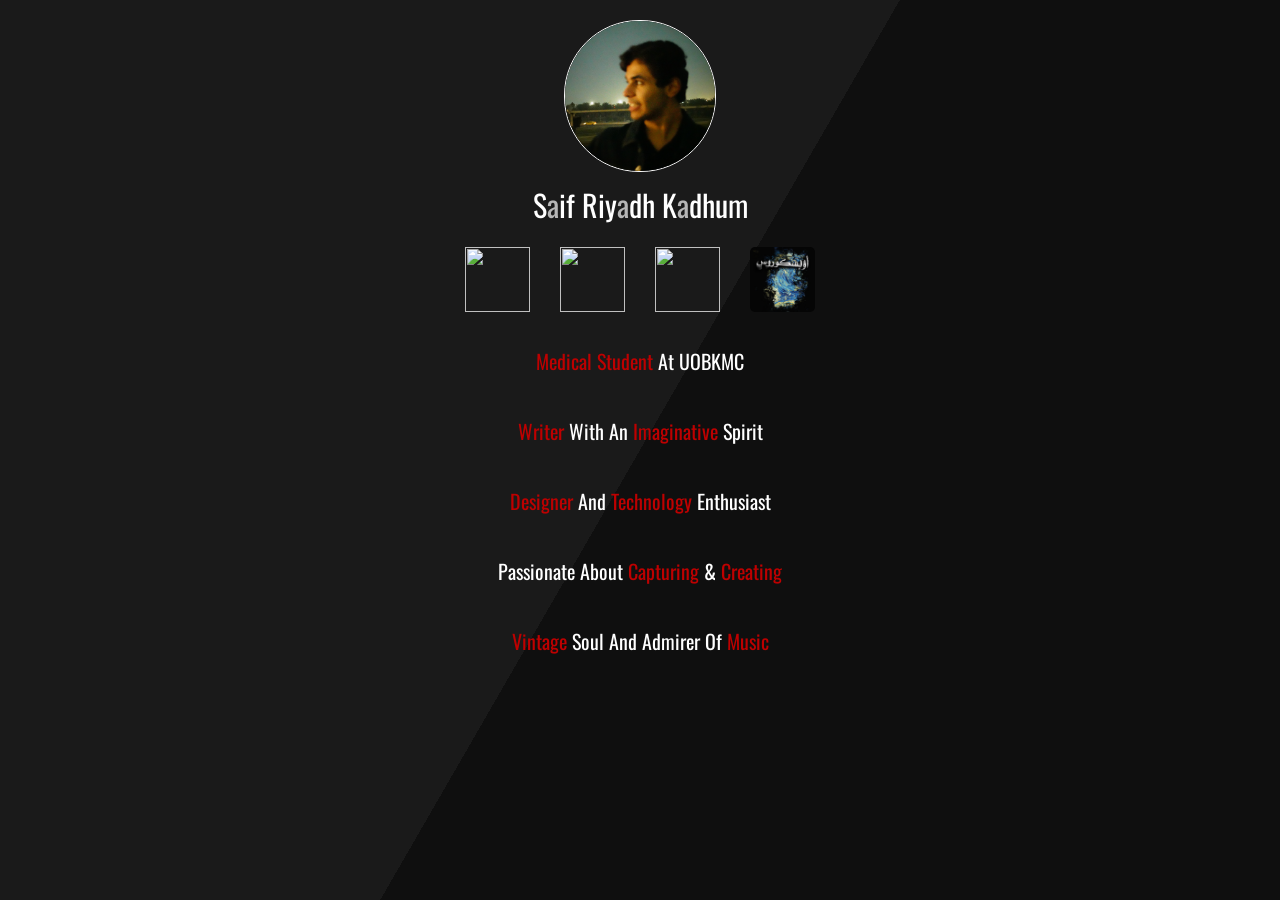
==== index.html @ ca39394f "Update index.html" ====
<!DOCTYPE html>
<html>
  <head>
    <meta name="viewport" content="width=device-width, height=device-height, initial-scale=1">
    <link rel="stylesheet" href="styles.css">
    <link href="link rel="preconnect" href="https://fonts.googleapis.com">
    <link rel="preconnect" href="https://fonts.gstatic.com" crossorigin>
    <link href="https://fonts.googleapis.com/css2?family=Oswald:wght@500&display=swap" rel="stylesheet">
    <title>Saif Riyadh Kadhum</title>

  </head>
  <body class="body">


    <div class="bg"></div>
    <div class="bg bg2"></div>
    <div class="bg bg3"></div>
    
    
    <div class="header">
      <img class="mypic" src="Pictures/WebSite.jpg">
    </div>
    <div class="header">
      <p class="name">S<span class="k">a</span>if Riy<span class="k">a</span>dh K<span class="k">a</span>dhum</p>
    </div>
      
    <div class="links">
      <a href="https://t.me/DrSaifRiyadh" target="_blank">
        <img class="imgs" src="Pictures/telegram.png">
      </a>
      <div class="empty"></div>
      <a href="https://instagram.com/s.3r2" target="_blank">
        <img class="imgs" src="Pictures/instagram.png">
      </a>
      <div class="empty"></div>
      <a href="mailto:SaifRiyadhKadhum@gmail.com" target="_blank">
        <img class="imgs" src="Pictures/gmail.png">
      </a>
      <div class="empty"></div>
      <a href="https://drive.google.com/file/d/1emfu_Vetmr6dPG5qTlbWw1DO_XctSX2K/view?usp=drivesdk" target="_blank">
        <img class="imgss" src="Pictures/ObscurusCover.jpg">
      </a>
    </div>

  <div class="information">
    <div class="info">
      <p class="text">
        <span class="i">Medical Student</span>  At UOBKMC
      </p>
    </div>

    <div class="info">
      <p class="text">
        <span class="i">Writer</span> With An <span class="i">Imaginative</span> Spirit
      </p>
    </div>

    <div class="info">
      <p class="text">
        <span class="i">Designer</span> And <span class="i">Technology</span> Enthusiast
      </p>
    </div>

    <div class="info">
      <p class="text">
         Passionate About <span class="i">Capturing</span> & <span class="i">Creating</span> 
      </p>
    </div>
    <div class="info">
      <p class="text">
        <span class="i">Vintage</span> Soul And Admirer Of <span class="i">Music</span>
      </p>
    </div>
  </div>
  </body>
</html>
---- styles.css ----
.body{
padding-top: 20px;
  margin:0;
}

html {
  height:100%;
}
.bg {
  animation:slide 3s ease-in-out infinite alternate;
  background-image: linear-gradient(-60deg, rgb(15, 15, 15) 50%, rgb(26, 26, 26) 50%);
  bottom:0;
  left:-98%;
  opacity: 1;
  position:fixed;
  right:-98%;
  top:0;
  z-index:-1;
}

.bg2 {
  animation-direction:alternate-reverse;
  animation-duration:8s;
}

.bg3 {
  animation-duration:8s;
}

.content {
  background-color:rgba(255,255,255,.8);
  border-radius:.25em;
  box-shadow:0 0 .25em rgba(0,0,0,.25);
  box-sizing:border-box;
  left:50%;
  padding:10vmin;
  position:fixed;
  text-align:center;
  top:50%;
  transform:translate(-50%, -50%);
}

h1 {
  font-family:monospace;
}

@keyframes slide {
  0% {
    transform:translateX(-25%);
  }
  100% {
    transform:translateX(25%);
  }
}

.header, .links, .info{
display: flex;
align-items: center;
justify-content: center;
}
p{
  cursor: default;
}
.mypic{
  height: 150px;
  width: 150px;
  object-fit: cover;
  object-position: center;
  border-radius: 75px;
  align-items: center;
  justify-content: center;
  border: 1px solid rgb(248, 248, 248);
}
.name{
  color: rgb(255, 255, 255);
  justify-content: center;
  align-items: center;
  font-size: 30px;
  font-family: Oswald, Arial;
  margin-top: 10px;
  margin-bottom: 20px;
}

.k{
  color: rgb(182, 182, 182);
}
.imgs, .imgss{
  width: 65px;
  height: 65px;
}
.imgss{
  border-radius: 5px;
  object-fit: cover;
  object-position: top;
}
.empty{
  margin: 0 15px;
}
.text{
  color: rgb(255, 255, 255);
  font-family: Oswald, arial;
  font-size: 20px;
}
.information{
  margin-top: 10px;
}
.i{
  color: rgb(190, 0, 0);

}
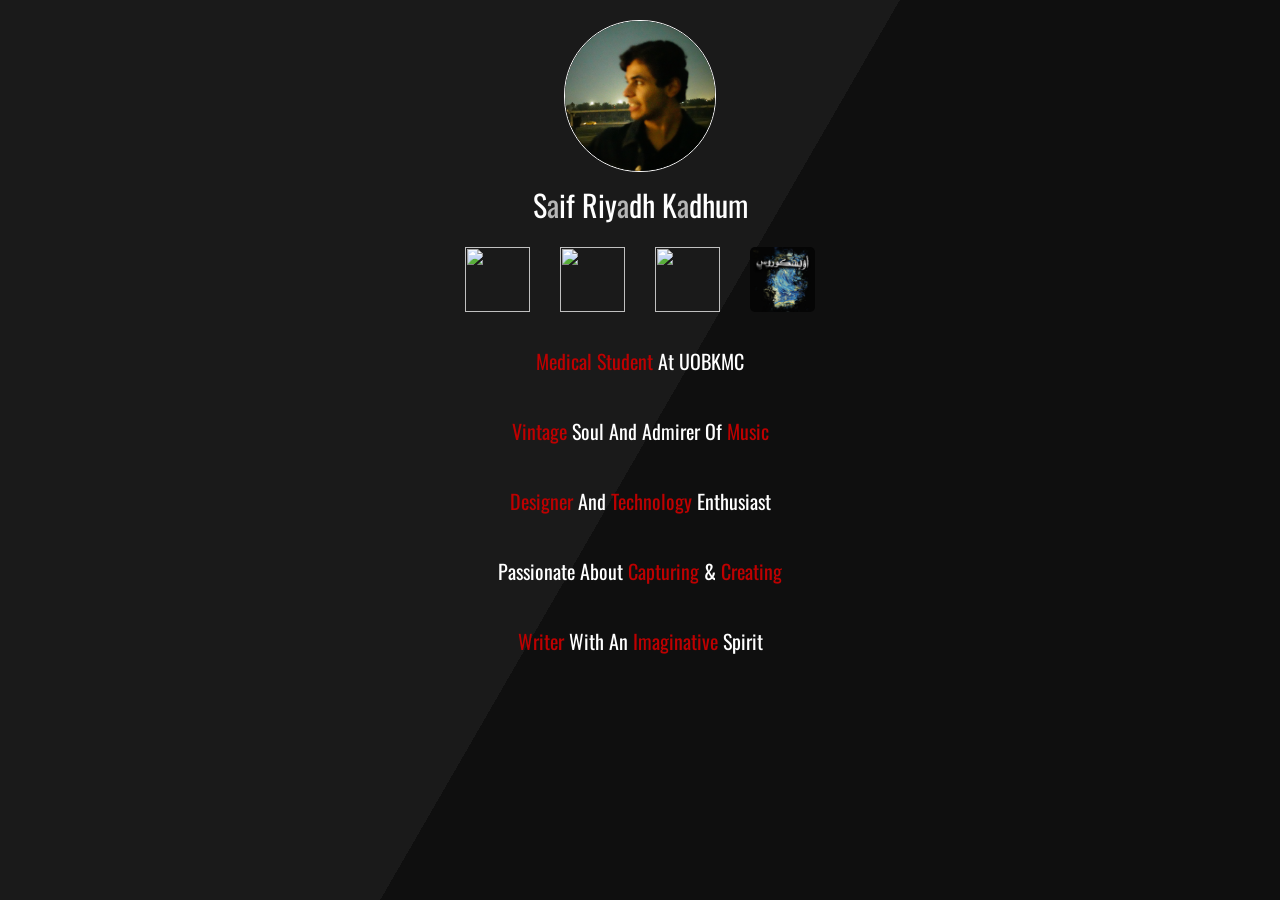
==== commit 5607b44f: "Update index.html" ====
--- a/index.html
+++ b/index.html
@@ -48,13 +48,13 @@
         <span class="i">Medical Student</span>  At UOBKMC
       </p>
     </div>
-
-    <div class="info">
+    
+<div class="info">
       <p class="text">
-        <span class="i">Writer</span> With An <span class="i">Imaginative</span> Spirit
+        <span class="i">Vintage</span> Soul And Admirer Of <span class="i">Music</span>
       </p>
     </div>
-
+    
     <div class="info">
       <p class="text">
         <span class="i">Designer</span> And <span class="i">Technology</span> Enthusiast
@@ -66,11 +66,15 @@
          Passionate About <span class="i">Capturing</span> & <span class="i">Creating</span> 
       </p>
     </div>
+    
+    
+    
     <div class="info">
       <p class="text">
-        <span class="i">Vintage</span> Soul And Admirer Of <span class="i">Music</span>
+        <span class="i">Writer</span> With An <span class="i">Imaginative</span> Spirit
       </p>
     </div>
+    
   </div>
   </body>
 </html>
@@ -81,3 +85,4 @@
 
 
 
+
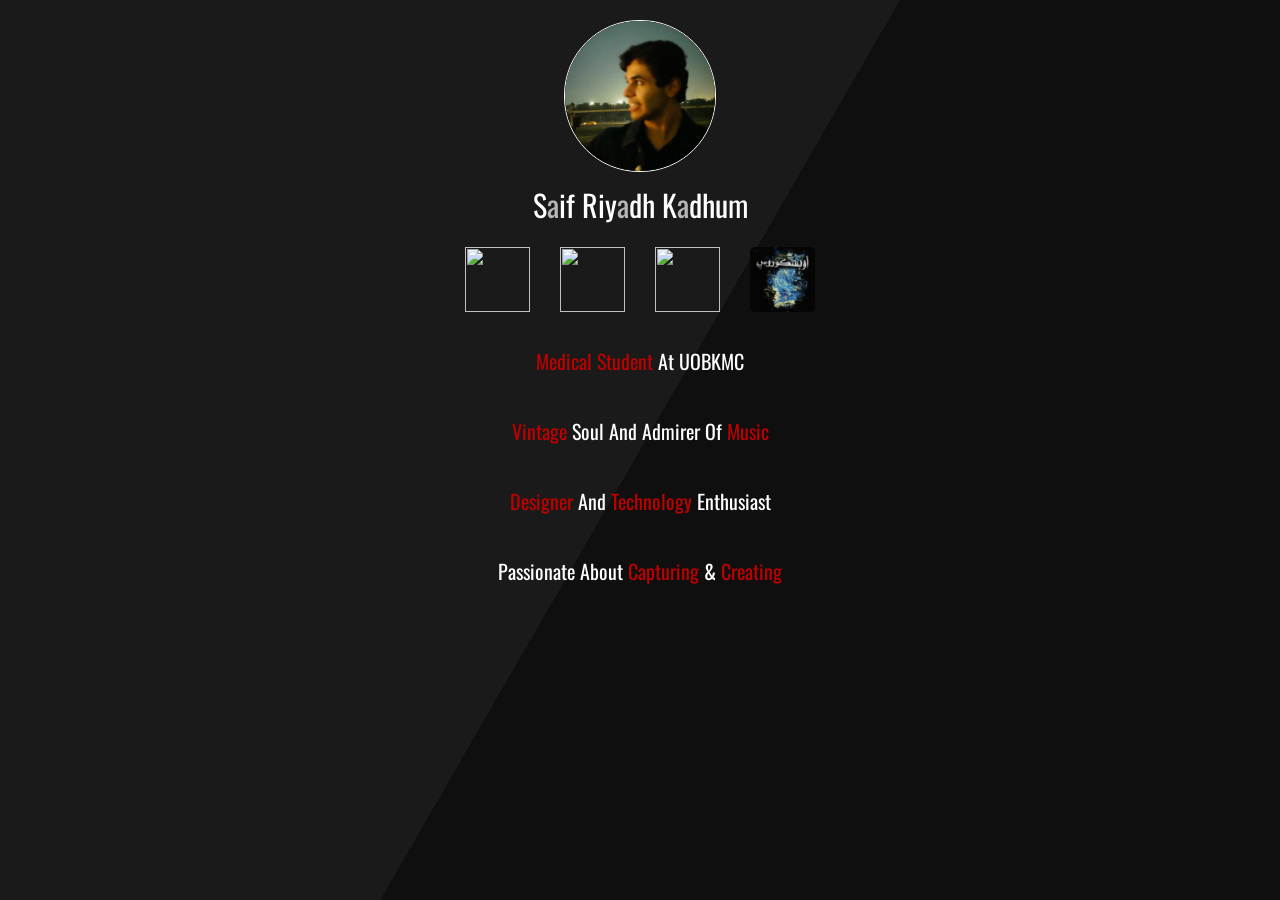
==== commit 5bb1ae1e: "Update index.html" ====
--- a/index.html
+++ b/index.html
@@ -69,12 +69,6 @@
     
     
     
-    <div class="info">
-      <p class="text">
-        <span class="i">Writer</span> With An <span class="i">Imaginative</span> Spirit
-      </p>
-    </div>
-    
   </div>
   </body>
 </html>
@@ -86,3 +80,4 @@
 
 
 
+
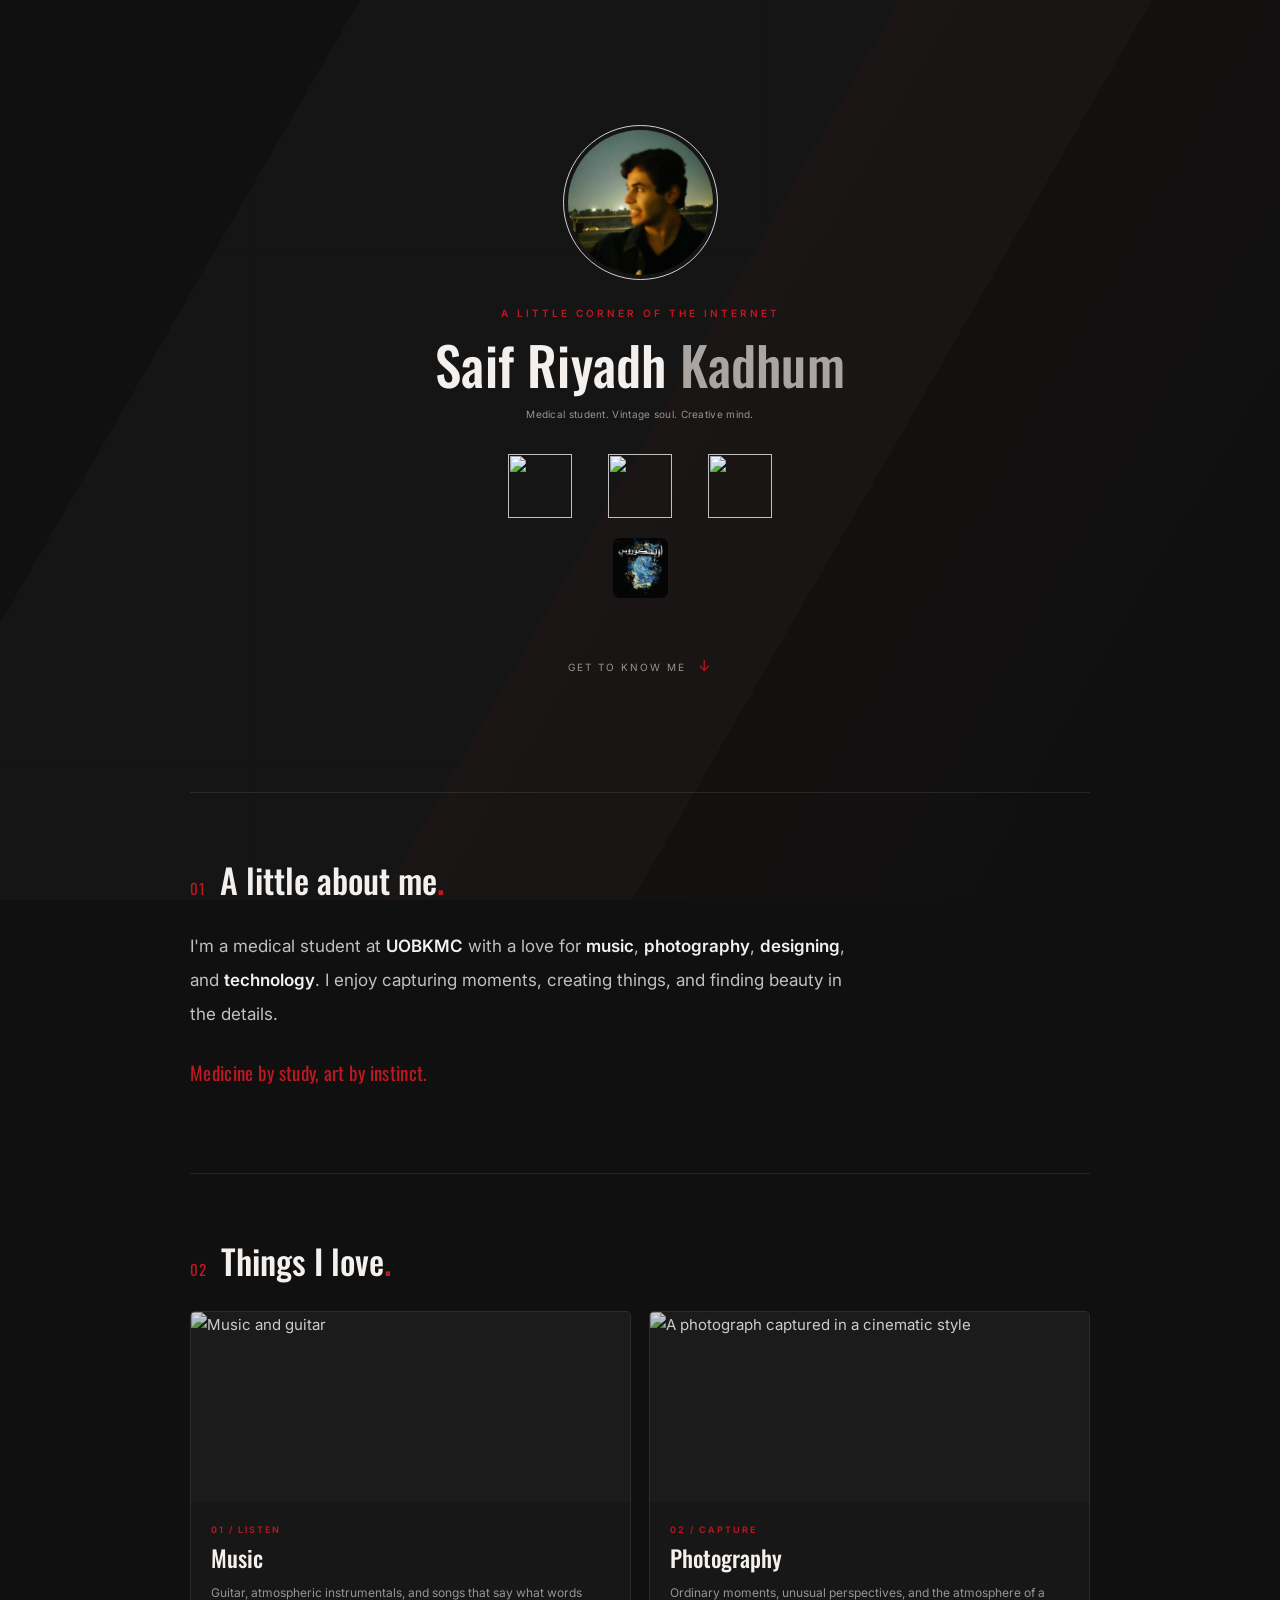
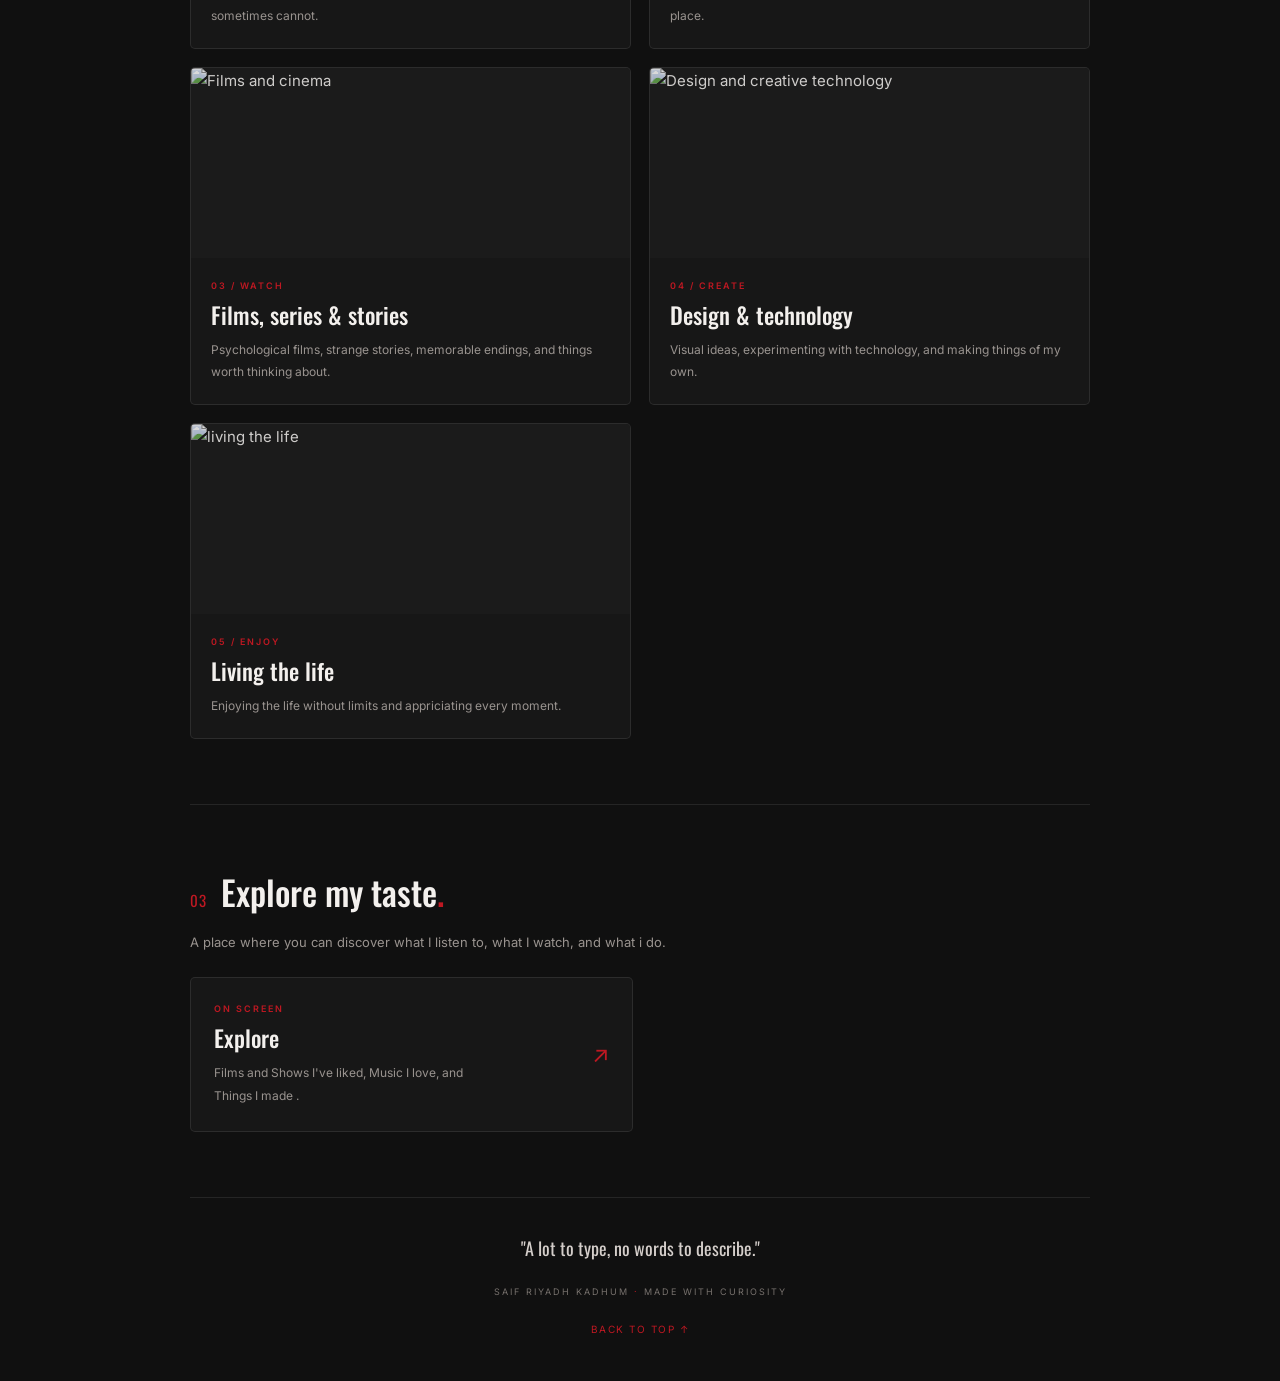
==== commit c70f8dc0: "Add files via upload" ====
--- a/index.html
+++ b/index.html
@@ -1,83 +1,289 @@
+
 <!DOCTYPE html>
-<html>
-  <head>
-    <meta name="viewport" content="width=device-width, height=device-height, initial-scale=1">
-    <link rel="stylesheet" href="styles.css">
-    <link href="link rel="preconnect" href="https://fonts.googleapis.com">
-    <link rel="preconnect" href="https://fonts.gstatic.com" crossorigin>
-    <link href="https://fonts.googleapis.com/css2?family=Oswald:wght@500&display=swap" rel="stylesheet">
-    <title>Saif Riyadh Kadhum</title>
-
-  </head>
-  <body class="body">
-
-
-    <div class="bg"></div>
+<html lang="en">
+<head>
+  <meta charset="UTF-8">
+  <meta name="viewport" content="width=device-width, initial-scale=1">
+
+  <meta name="theme-color" content="#101010">
+  <meta name="description"
+        content="Saif Riyadh Kadhum — medical student, music admirer, and creative mind.">
+
+  <title>Saif Riyadh Kadhum</title>
+
+  <link rel="preconnect" href="https://fonts.googleapis.com">
+  <link rel="preconnect" href="https://fonts.gstatic.com" crossorigin>
+  <link href="https://fonts.googleapis.com/css2?family=Oswald:wght@400;500;600&family=Inter:wght@400;500;600&display=swap"
+        rel="stylesheet">
+
+  <link rel="stylesheet" href="styles.css">
+</head>
+
+<body id="top">
+
+  <!-- Animated background -->
+  <div class="background" aria-hidden="true">
+    <div class="bg bg1"></div>
     <div class="bg bg2"></div>
-    <div class="bg bg3"></div>
+  </div>
+
+  <main class="page">
+
+    <!-- HERO -->
+    <header class="hero">
+
+      <img
+        class="profile-picture"
+        src="Pictures/WebSite.jpg"
+        alt="Portrait of Saif Riyadh Kadhum"
+      >
+
+      <p class="eyebrow">A LITTLE CORNER OF THE INTERNET</p>
+
+      <h1 class="name">
+        Saif Riyadh <span>Kadhum</span>
+      </h1>
+
+      <p class="bio">
+        Medical student. Vintage soul. Creative mind.
+      </p>
+
+      <!-- Four existing links -->
+      <nav class="social-links" aria-label="Social links">
+
+        <a href="https://t.me/SaifRiyadh"
+           target="_blank" rel="noopener noreferrer"
+           aria-label="Telegram">
+          <img src="Pictures/telegram.png" alt="">
+        </a>
+
+        <a href="https://instagram.com/s.3r2"
+           target="_blank" rel="noopener noreferrer"
+           aria-label="Instagram">
+          <img src="Pictures/instagram.png" alt="">
+        </a>
+
+        <a href="mailto:SaifRiyadhKadhum@gmail.com"
+           aria-label="Email">
+          <img src="Pictures/gmail.png" alt="">
+        </a>
+
+      
+      </nav>
+
+        <a href="https://drive.google.com/file/d/1emfu_Vetmr6dPG5qTlbWw1DO_XctSX2K/view?usp=drivesdk"
+           target="_blank" rel="noopener noreferrer"
+           aria-label="Obscurus">
+          <img class="book-cover"
+               src="Pictures/ObscurusCover.jpg"
+               alt="">
+        </a>
+
+
+
+      <a class="scroll-link" href="#about">
+        GET TO KNOW ME <span>↓</span>
+      </a>
+
+    </header>
+
+
+    <!-- ABOUT ME -->
+    <section class="section about" id="about">
+
+      <div class="section-heading">
+        <span class="section-number">01</span>
+        <h2>A little about me<span>.</span></h2>
+      </div>
+
+      <p class="about-text">
+        I'm a medical student at <span>UOBKMC</span> with a love
+        for <span>music</span>, <span>photography</span>, <span>designing</span>, and <span>technology</span>.
+        I enjoy capturing moments, creating things, and finding
+        beauty in the details.
+      </p>
+
+      <p class="about-note">
+        Medicine by study, art by instinct.
+      </p>
+
+    </section>
+
+
+    <!-- THINGS I LOVE -->
+    <section class="section" id="interests">
+
+      <div class="section-heading">
+        <span class="section-number">02</span>
+        <h2>Things I love<span>.</span></h2>
+      </div>
+
+      <div class="interest-grid">
+
+        <!-- MUSIC -->
+        <article class="interest-card">
+          <img
+            src="Pictures/music.jpg"
+            alt="Music and guitar"
+            class="interest-image"
+            loading="lazy"
+          >
+
+          <div class="card-content">
+            <span class="card-number">01 / LISTEN</span>
+            <h3>Music</h3>
+
+            <p>
+              Guitar, atmospheric instrumentals, and songs that
+              say what words sometimes cannot.
+            </p>
+          </div>
+        </article>
+
+
+        <!-- PHOTOGRAPHY -->
+        <article class="interest-card">
+          <img
+            src="Pictures/photography.jpg"
+            alt="A photograph captured in a cinematic style"
+            class="interest-image"
+            loading="lazy"
+          >
+
+          <div class="card-content">
+            <span class="card-number">02 / CAPTURE</span>
+            <h3>Photography</h3>
+
+            <p>
+              Ordinary moments, unusual perspectives, and
+              the atmosphere of a place.
+            </p>
+          </div>
+        </article>
+
+
+        <!-- FILMS -->
+        <article class="interest-card">
+          <img
+            src="Pictures/movies.jpg"
+            alt="Films and cinema"
+            class="interest-image"
+            loading="lazy"
+          >
+
+          <div class="card-content">
+            <span class="card-number">03 / WATCH</span>
+            <h3>Films, series & stories</h3>
+
+            <p>
+              Psychological films, strange stories, memorable
+              endings, and things worth thinking about.
+            </p>
+          </div>
+        </article>
+
+
+        <!-- DESIGN AND TECHNOLOGY -->
+        <article class="interest-card">
+          <img
+            src="Pictures/design.jpg"
+            alt="Design and creative technology"
+            class="interest-image"
+            loading="lazy"
+          >
+
+          <div class="card-content">
+            <span class="card-number">04 / CREATE</span>
+            <h3>Design & technology</h3>
+
+            <p>
+              Visual ideas, experimenting with technology,
+              and making things of my own.
+            </p>
+          </div>
+        </article>
+
+        <!-- Living my life -->
+        <article class="interest-card">
+          <img
+            src="Pictures/living.jpg"
+            alt="living the life"
+            class="interest-image"
+            loading="lazy"
+          >
+
+          <div class="card-content">
+            <span class="card-number">05 / ENJOY</span>
+            <h3>Living the life</h3>
+
+            <p>
+              Enjoying the life without limits and appriciating every moment.
+            </p>
+          </div>
+        </article>
+
+      </div>
+
+    </section>
+
+
+    <!-- WHAT I'M INTO -->
+    <section class="section" id="currently">
+
+      <div class="section-heading">
+        <span class="section-number">03</span>
+        <h2>Explore my taste<span>.</span></h2>
+      </div>
+
+      <p class="section-description">
+        A place where you can discover what I listen to,
+      what I watch, and what i do.
+      </p>
+
+      <div class="taste-links">
+
+        <a class="taste-card"
+           href="things.html"
+           target="_blank" rel="noopener noreferrer">
+
+          <div>
+            <span class="card-number">ON SCREEN</span>
+            <h3>Explore</h3>
+            <p>Films and Shows I've liked, Music I love, and Things I made .</p>
+          </div>
+
+          <span class="arrow" aria-hidden="true">↗</span>
+        </a>
+
+
     
-    
-    <div class="header">
-      <img class="mypic" src="Pictures/WebSite.jpg">
-    </div>
-    <div class="header">
-      <p class="name">S<span class="k">a</span>if Riy<span class="k">a</span>dh K<span class="k">a</span>dhum</p>
-    </div>
-      
-    <div class="links">
-      <a href="https://t.me/DrSaifRiyadh" target="_blank">
-        <img class="imgs" src="Pictures/telegram.png">
+
+      </div>
+
+    </section>
+
+
+    <!-- FOOTER -->
+    <footer class="footer">
+
+      <p class="footer-quote">
+        "A lot to type, no words to describe."
+      </p>
+
+      <p class="footer-small">
+        SAIF RIYADH KADHUM
+        <span> · </span>
+        MADE WITH CURIOSITY
+      </p>
+
+      <a href="#top" class="back-to-top"
+         onclick="window.scrollTo({top: 0, behavior: 'smooth'}); return false;">
+        BACK TO TOP ↑
       </a>
-      <div class="empty"></div>
-      <a href="https://instagram.com/s.3r2" target="_blank">
-        <img class="imgs" src="Pictures/instagram.png">
-      </a>
-      <div class="empty"></div>
-      <a href="mailto:SaifRiyadhKadhum@gmail.com" target="_blank">
-        <img class="imgs" src="Pictures/gmail.png">
-      </a>
-      <div class="empty"></div>
-      <a href="https://drive.google.com/file/d/1emfu_Vetmr6dPG5qTlbWw1DO_XctSX2K/view?usp=drivesdk" target="_blank">
-        <img class="imgss" src="Pictures/ObscurusCover.jpg">
-      </a>
-    </div>
-
-  <div class="information">
-    <div class="info">
-      <p class="text">
-        <span class="i">Medical Student</span>  At UOBKMC
-      </p>
-    </div>
-    
-<div class="info">
-      <p class="text">
-        <span class="i">Vintage</span> Soul And Admirer Of <span class="i">Music</span>
-      </p>
-    </div>
-    
-    <div class="info">
-      <p class="text">
-        <span class="i">Designer</span> And <span class="i">Technology</span> Enthusiast
-      </p>
-    </div>
-
-    <div class="info">
-      <p class="text">
-         Passionate About <span class="i">Capturing</span> & <span class="i">Creating</span> 
-      </p>
-    </div>
-    
-    
-    
-  </div>
-  </body>
-</html>
-
-
-
-
-
-
-
-
-
+
+    </footer>
+
+  </main>
+
+</body>
+</html>
--- a/styles.css
+++ b/styles.css
@@ -1,113 +1,605 @@
-.body{
-padding-top: 20px;
-  margin:0;
+
+/* ========================================
+   SAIF RIYADH KADHUM — PERSONAL WEBSITE
+   ======================================== */
+
+:root {
+  --background: #101010;
+  --surface: #171717;
+  --surface-hover: #1d1d1d;
+  --text: #f3f0ed;
+  --muted: #99938f;
+  --red: #be1822;
+  --border: rgba(255, 255, 255, 0.09);
+
+  --display-font: "Oswald", sans-serif;
+  --body-font: "Inter", Arial, sans-serif;
+}
+
+* {
+  box-sizing: border-box;
 }
 
 html {
-  height:100%;
-}
+  scroll-behavior: smooth;
+  scroll-padding-top: 28px;
+}
+
+body {
+  margin: 0;
+  padding: 0;
+  background: var(--background);
+  color: var(--text);
+  font-family: var(--body-font);
+  font-size: 15px;
+  line-height: 1.75;
+  overflow-x: hidden;
+}
+
+a {
+  color: inherit;
+  text-decoration: none;
+}
+
+img {
+  display: block;
+  max-width: 100%;
+}
+
+::selection {
+  background: var(--red);
+  color: white;
+}
+
+
+/* ========================================
+   BACKGROUND
+   ======================================== */
+
+.background {
+  position: fixed;
+  inset: 0;
+  z-index: -1;
+  overflow: hidden;
+  background: var(--background);
+  pointer-events: none;
+}
+
 .bg {
-  animation:slide 3s ease-in-out infinite alternate;
-  background-image: linear-gradient(-60deg, rgb(15, 15, 15) 50%, rgb(26, 26, 26) 50%);
-  bottom:0;
-  left:-98%;
-  opacity: 1;
-  position:fixed;
-  right:-98%;
-  top:0;
-  z-index:-1;
+  position: absolute;
+  inset: -50%;
+  background: linear-gradient(
+    120deg,
+    transparent 35%,
+    rgba(255, 255, 255, 0.018) 35%,
+    rgba(255, 255, 255, 0.018) 57%,
+    transparent 57%
+  );
+  animation: background-drift 24s ease-in-out infinite alternate;
 }
 
 .bg2 {
-  animation-direction:alternate-reverse;
-  animation-duration:8s;
-}
-
-.bg3 {
-  animation-duration:8s;
-}
-
-.content {
-  background-color:rgba(255,255,255,.8);
-  border-radius:.25em;
-  box-shadow:0 0 .25em rgba(0,0,0,.25);
-  box-sizing:border-box;
-  left:50%;
-  padding:10vmin;
-  position:fixed;
-  text-align:center;
-  top:50%;
-  transform:translate(-50%, -50%);
-}
-
-h1 {
-  font-family:monospace;
-}
-
-@keyframes slide {
-  0% {
-    transform:translateX(-25%);
-  }
-  100% {
-    transform:translateX(25%);
-  }
-}
-
-.header, .links, .info{
-display: flex;
-align-items: center;
-justify-content: center;
-}
-p{
-  cursor: default;
-}
-.mypic{
-  height: 150px;
-  width: 150px;
+  background: linear-gradient(
+    120deg,
+    transparent 50%,
+    rgba(190, 24, 34, 0.035) 50%,
+    transparent 70%
+  );
+
+  animation-duration: 32s;
+  animation-direction: alternate-reverse;
+}
+
+@keyframes background-drift {
+  from {
+    transform: translateX(-4%) rotate(-4deg);
+  }
+
+  to {
+    transform: translateX(4%) rotate(-4deg);
+  }
+}
+
+
+/* ========================================
+   MAIN LAYOUT
+   ======================================== */
+
+.page {
+  width: min(100% - 40px, 900px);
+  margin: 0 auto;
+}
+
+
+/* ========================================
+   HERO
+   ======================================== */
+
+.hero {
+  min-height: 88vh;
+  min-height: 88svh;
+  display: flex;
+  flex-direction: column;
+  align-items: center;
+  justify-content: center;
+  text-align: center;
+  padding: 64px 0 52px;
+}
+
+.profile-picture {
+  width: 155px;
+  height: 155px;
+  border-radius: 50%;
   object-fit: cover;
   object-position: center;
-  border-radius: 75px;
-  align-items: center;
-  justify-content: center;
-  border: 1px solid rgb(248, 248, 248);
-}
-.name{
-  color: rgb(255, 255, 255);
+  border: 1px solid rgba(255, 255, 255, 0.8);
+  padding: 4px;
+  margin-bottom: 25px;
+}
+
+.eyebrow {
+  color: var(--red);
+  font-size: 10px;
+  font-weight: 600;
+  letter-spacing: 3px;
+  margin: 0 0 10px;
+}
+
+.name {
+  font-family: var(--display-font);
+  font-size: clamp(34px, 6vw, 53px);
+  line-height: 1.2;
+  font-weight: 500;
+  letter-spacing: 0.2px;
+  margin: 0;
+}
+
+.name span {
+  color: #aaa5a1;
+}
+
+.bio {
+  color: var(--muted);
+  font-size: 10px;
+  letter-spacing: 0.3px;
+  margin: 10px 0 30px;
+}
+
+
+/* ========================================
+   SOCIAL LINKS
+   ======================================== */
+
+.social-links {
+  display: flex;
   justify-content: center;
   align-items: center;
-  font-size: 30px;
-  font-family: Oswald, Arial;
-  margin-top: 10px;
-  margin-bottom: 20px;
-}
-
-.k{
-  color: rgb(182, 182, 182);
-}
-.imgs, .imgss{
-  width: 65px;
-  height: 65px;
-}
-.imgss{
-  border-radius: 5px;
+  gap: clamp(20px, 5vw, 36px);
+  flex-wrap: wrap;
+}
+
+.social-links a {
+  width: 64px;
+  height: 64px;
+  display: grid;
+  place-items: center;
+  border-radius: 16px;
+  transition:
+    transform 0.25s ease,
+    background 0.25s ease;
+}
+
+.social-links a:hover {
+  transform: translateY(-5px);
+  background: rgba(255, 255, 255, 0.045);
+}
+
+.social-links img {
+  width: 100%;
+  height: 100%;
+  object-fit: contain;
+}
+
+.book-cover {
+  border-radius: 7px;
+  margin-top: 20px;
+  width: 55px;
+  height: 60px;
   object-fit: cover;
   object-position: top;
 }
-.empty{
-  margin: 0 15px;
-}
-.text{
-  color: rgb(255, 255, 255);
-  font-family: Oswald, arial;
-  font-size: 20px;
-}
-.information{
-  margin-top: 10px;
-}
-.i{
-  color: rgb(190, 0, 0);
-
-}
-
-
-
+
+.scroll-link {
+  margin-top: 55px;
+  color: var(--muted);
+  font-size: 10px;
+  letter-spacing: 2px;
+  transition: color 0.2s ease;
+}
+
+.scroll-link span {
+  color: var(--red);
+  margin-left: 7px;
+  font-size: 15px;
+}
+
+.scroll-link:hover {
+  color: var(--text);
+}
+
+
+/* ========================================
+   SECTIONS
+   ======================================== */
+
+.section {
+  padding: 65px 0;
+  border-top: 1px solid var(--border);
+}
+
+.section-heading {
+  display: flex;
+  align-items: baseline;
+  gap: 14px;
+  margin-bottom: 27px;
+}
+
+.section-number {
+  color: var(--red);
+  font-family: var(--display-font);
+  font-size: 15px;
+  letter-spacing: 1px;
+  flex-shrink: 0;
+}
+
+.section-heading h2 {
+  font-family: var(--display-font);
+  font-size: clamp(26px, 4vw, 34px);
+  line-height: 1.3;
+  font-weight: 500;
+  margin: 0;
+}
+
+.section-heading h2 span {
+  color: var(--red);
+}
+
+
+/* ========================================
+   ABOUT ME
+   ======================================== */
+
+.about-text {
+  max-width: 670px;
+  color: #c4bfbb;
+  font-size: clamp(15px, 2vw, 17px);
+  line-height: 2;
+  margin: 0;
+}
+
+.about-text span {
+  color: var(--text);
+  font-weight: 600;
+}
+
+.about-note {
+  color: var(--red);
+  font-family: var(--display-font);
+  font-size: 19px;
+  letter-spacing: 0.3px;
+  margin-top: 25px;
+}
+
+
+/* ========================================
+   INTEREST CARDS
+   ======================================== */
+
+.interest-grid {
+  display: grid;
+  grid-template-columns: repeat(2, minmax(0, 1fr));
+  gap: 18px;
+}
+
+.interest-card {
+  min-width: 0;
+  overflow: hidden;
+  background: var(--surface);
+  border: 1px solid var(--border);
+  border-radius: 5px;
+  transition:
+    border-color 0.25s ease,
+    transform 0.25s ease,
+    background 0.25s ease;
+}
+
+.interest-card:hover {
+  border-color: rgba(190, 24, 34, 0.55);
+  background: var(--surface-hover);
+  transform: translateY(-3px);
+}
+
+.interest-image {
+  width: 100%;
+  height: 190px;
+  object-fit: cover;
+  background: #202020;
+  filter: saturate(0.75) brightness(0.85);
+  transition:
+    filter 0.3s ease,
+    transform 0.4s ease;
+}
+
+.interest-card:hover .interest-image {
+  filter: saturate(0.95) brightness(1);
+}
+
+.card-content {
+  padding: 20px;
+}
+
+.card-number {
+  display: block;
+  color: var(--red);
+  font-size: 9px;
+  font-weight: 600;
+  letter-spacing: 2px;
+  margin-bottom: 7px;
+}
+
+.card-content h3,
+.taste-card h3 {
+  font-family: var(--display-font);
+  font-weight: 500;
+  font-size: 23px;
+  line-height: 1.3;
+  margin: 0 0 8px;
+}
+
+.card-content p,
+.taste-card p {
+  color: var(--muted);
+  font-size: 12px;
+  line-height: 1.9;
+  margin: 0;
+}
+
+
+/* ========================================
+   MUSIC & FILM LINKS
+   ======================================== */
+
+.section-description {
+  color: var(--muted);
+  font-size: 13px;
+  margin: -10px 0 24px;
+}
+
+.taste-links {
+  display: grid;
+  grid-template-columns: repeat(2, minmax(0, 1fr));
+  gap: 14px;
+}
+
+.taste-card {
+  position: relative;
+  display: flex;
+  align-items: center;
+  justify-content: space-between;
+  gap: 12px;
+  min-width: 0;
+  padding: 23px;
+  background: var(--surface);
+  border: 1px solid var(--border);
+  border-radius: 5px;
+  transition:
+    border-color 0.25s ease,
+    background 0.25s ease;
+}
+
+.taste-card:hover {
+  border-color: var(--red);
+  background: var(--surface-hover);
+}
+
+.taste-card h3 {
+  margin-bottom: 8px;
+}
+
+.taste-card p {
+  max-width: 250px;
+}
+
+.arrow {
+  color: var(--red);
+  font-size: 23px;
+  flex-shrink: 0;
+  transition: transform 0.2s ease;
+}
+
+.taste-card:hover .arrow {
+  transform: translate(3px, -3px);
+}
+
+
+/* ========================================
+   FOOTER
+   ======================================== */
+
+.footer {
+  padding: 35px 0 40px;
+  border-top: 1px solid var(--border);
+  text-align: center;
+}
+
+.footer-quote {
+  color: #d4ceca;
+  font-family: var(--display-font);
+  font-size: 18px;
+  margin: 0 0 20px;
+}
+
+.footer-small {
+  color: #77716d;
+  font-size: 9px;
+  letter-spacing: 2px;
+  margin: 0 0 15px;
+}
+
+.footer-small span {
+  color: var(--red);
+}
+
+.back-to-top {
+  color: var(--red);
+  font-size: 10px;
+  letter-spacing: 1.5px;
+  transition: color 0.2s ease;
+}
+
+.back-to-top:hover {
+  color: var(--text);
+}
+
+
+/* ========================================
+   KEYBOARD ACCESSIBILITY
+   ======================================== */
+
+a:focus-visible {
+  outline: 2px solid var(--red);
+  outline-offset: 5px;
+}
+
+
+/* ========================================
+   MOBILE
+   ======================================== */
+
+@media (max-width: 600px) {
+
+  .page {
+    width: calc(100% - 34px);
+  }
+
+  .hero {
+    min-height: auto;
+    padding: 72px 0 55px;
+  }
+
+  .profile-picture {
+    width: 138px;
+    height: 138px;
+    margin-bottom: 23px;
+  }
+
+  .name {
+    font-size: clamp(31px, 8vw, 42px);
+  }
+
+  .bio {
+    max-width: 280px;
+    line-height: 1.8;
+    margin-bottom: 26px;
+  }
+
+  .social-links {
+    gap: 19px;
+  }
+
+  .social-links a {
+    width: 57px;
+    height: 57px;
+  }
+
+  .scroll-link {
+    margin-top: 42px;
+  }
+
+  .section {
+    padding: 48px 0;
+  }
+
+  .section-heading {
+    gap: 11px;
+    margin-bottom: 22px;
+  }
+
+  .interest-grid {
+    gap: 12px;
+  }
+
+  .interest-image {
+    height: 125px;
+  }
+
+  .card-content {
+    padding: 13px;
+  }
+
+  .card-content h3 {
+    font-size: 20px;
+  }
+
+  .card-content p {
+    font-size: 11px;
+    line-height: 1.8;
+  }
+
+  .taste-links {
+    grid-template-columns: 1fr;
+    gap: 12px;
+  }
+
+  .taste-card {
+    padding: 19px;
+  }
+
+  .footer {
+    padding-bottom: 30px;
+  }
+}
+
+
+/* ========================================
+   SMALL PHONES
+   ======================================== */
+
+@media (max-width: 360px) {
+
+  .page {
+    width: calc(100% - 26px);
+  }
+
+  .social-links {
+    gap: 13px;
+  }
+
+  .social-links a {
+    width: 51px;
+    height: 51px;
+  }
+
+  .interest-grid {
+    grid-template-columns: 1fr;
+  }
+
+  .interest-image {
+    height: 180px;
+  }
+}
+
+
+/* Respect reduced-motion preferences */
+
+@media (prefers-reduced-motion: reduce) {
+
+  *,
+  *::before,
+  *::after {
+    animation-duration: 0.01ms !important;
+    animation-iteration-count: 1 !important;
+    scroll-behavior: auto !important;
+    transition-duration: 0.01ms !important;
+  }
+}
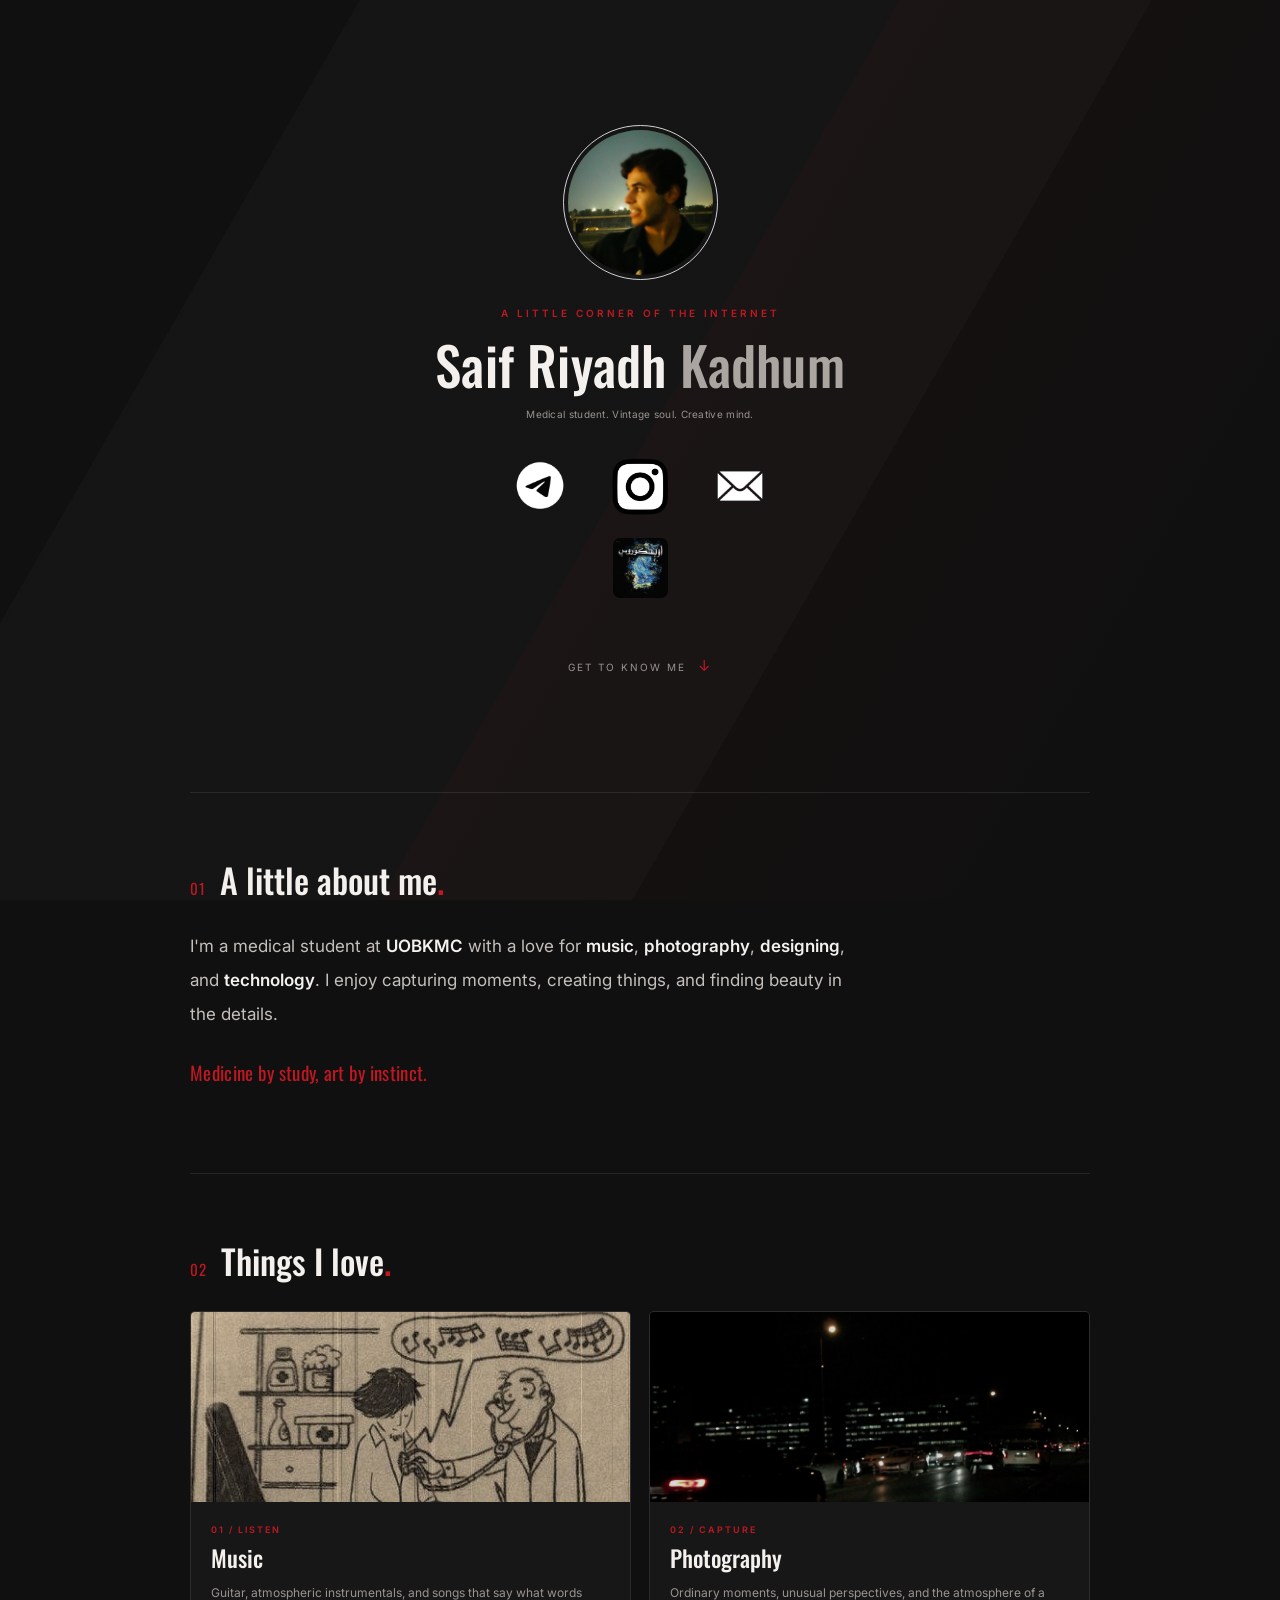
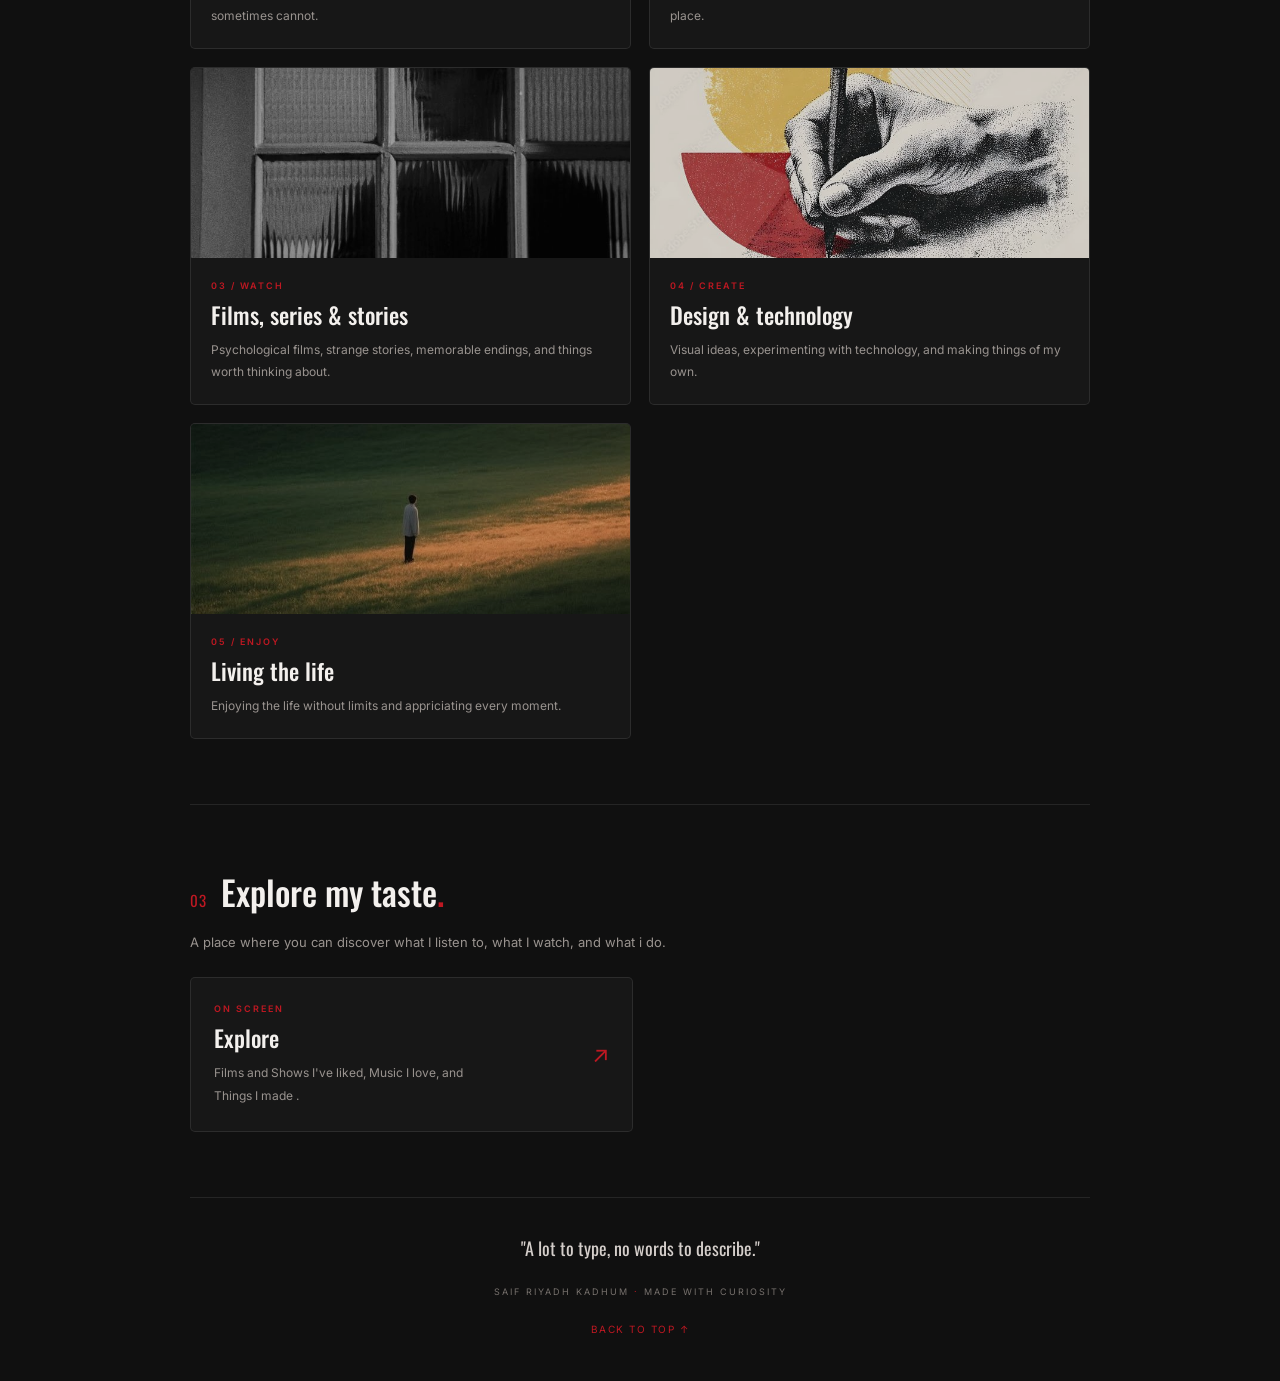
==== commit 0bd7719c: "Update index.html" ====
--- a/index.html
+++ b/index.html
@@ -57,7 +57,7 @@
           <img src="Pictures/telegram.png" alt="">
         </a>
 
-        <a href="https://instagram.com/s.3r2"
+        <a href="https://instagram.com/its.saifriyadh"
            target="_blank" rel="noopener noreferrer"
            aria-label="Instagram">
           <img src="Pictures/instagram.png" alt="">
@@ -286,4 +286,4 @@
   </main>
 
 </body>
-</html>+</html>
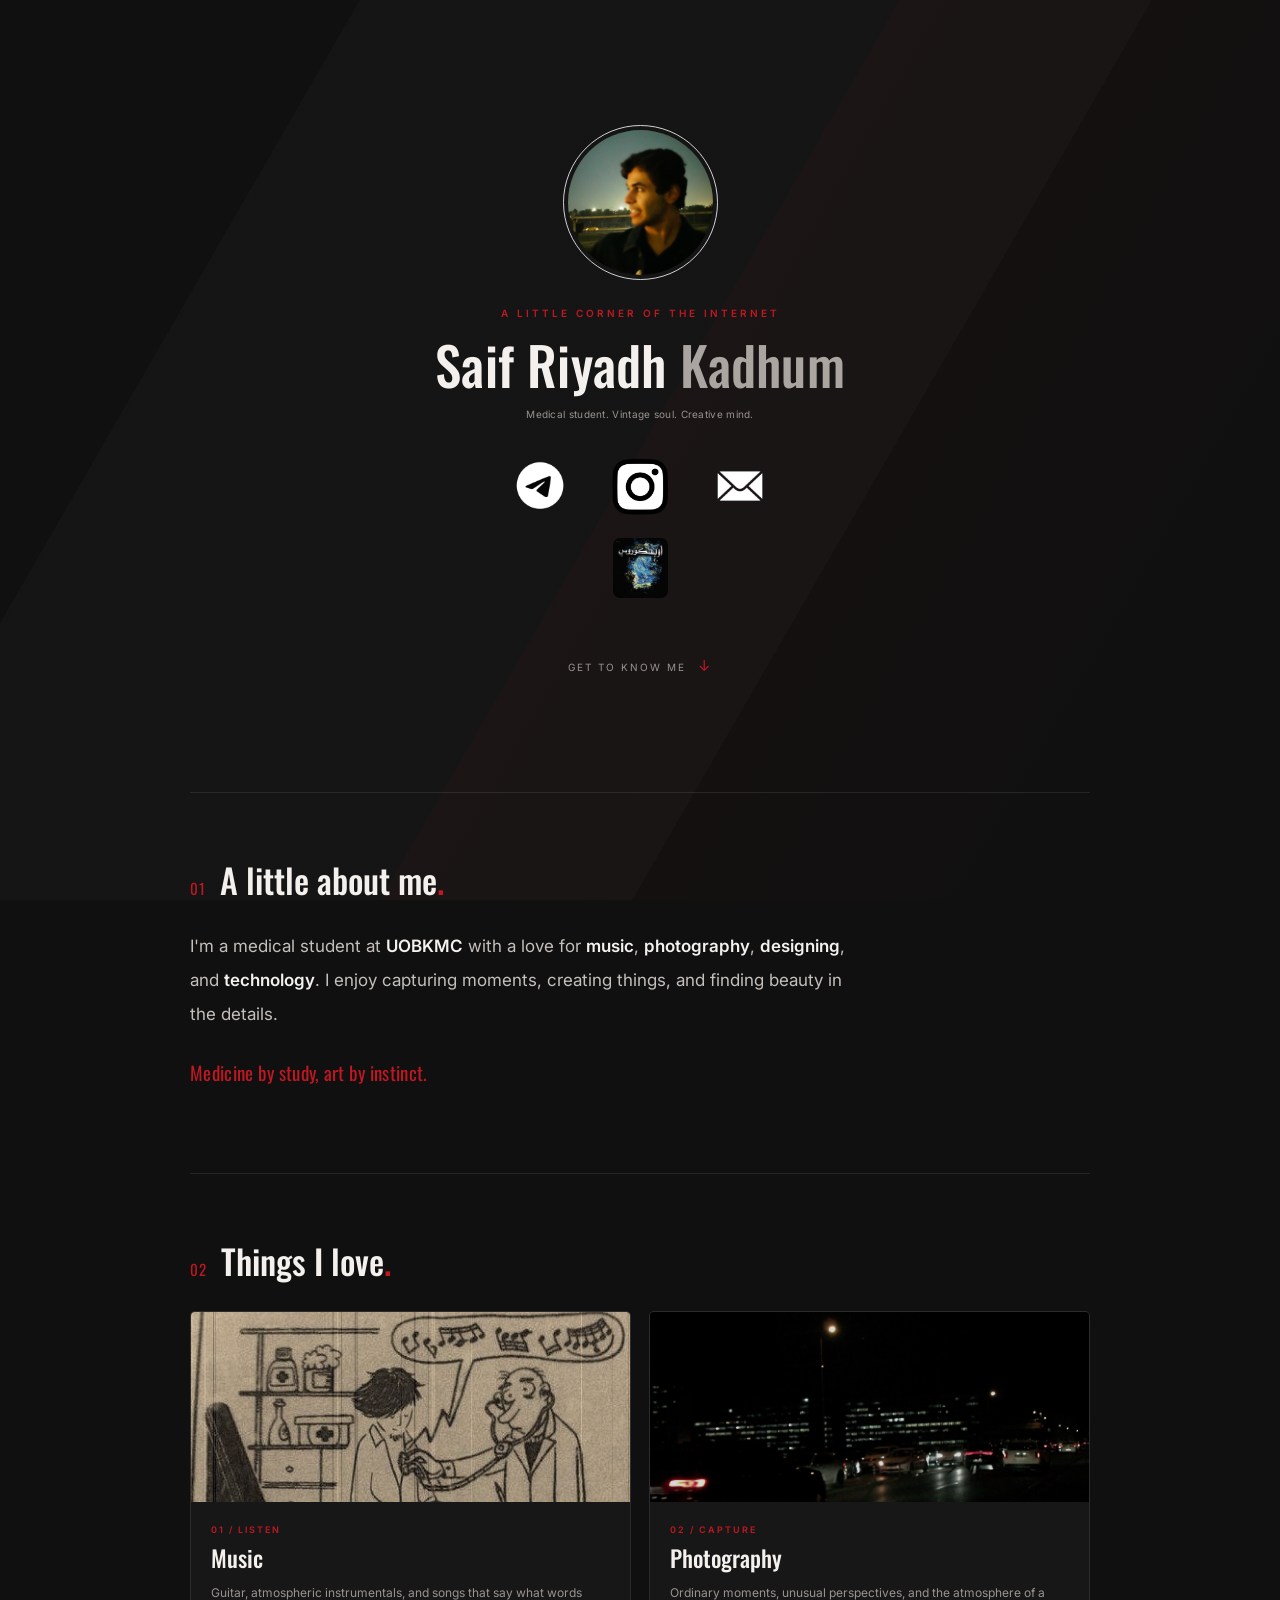
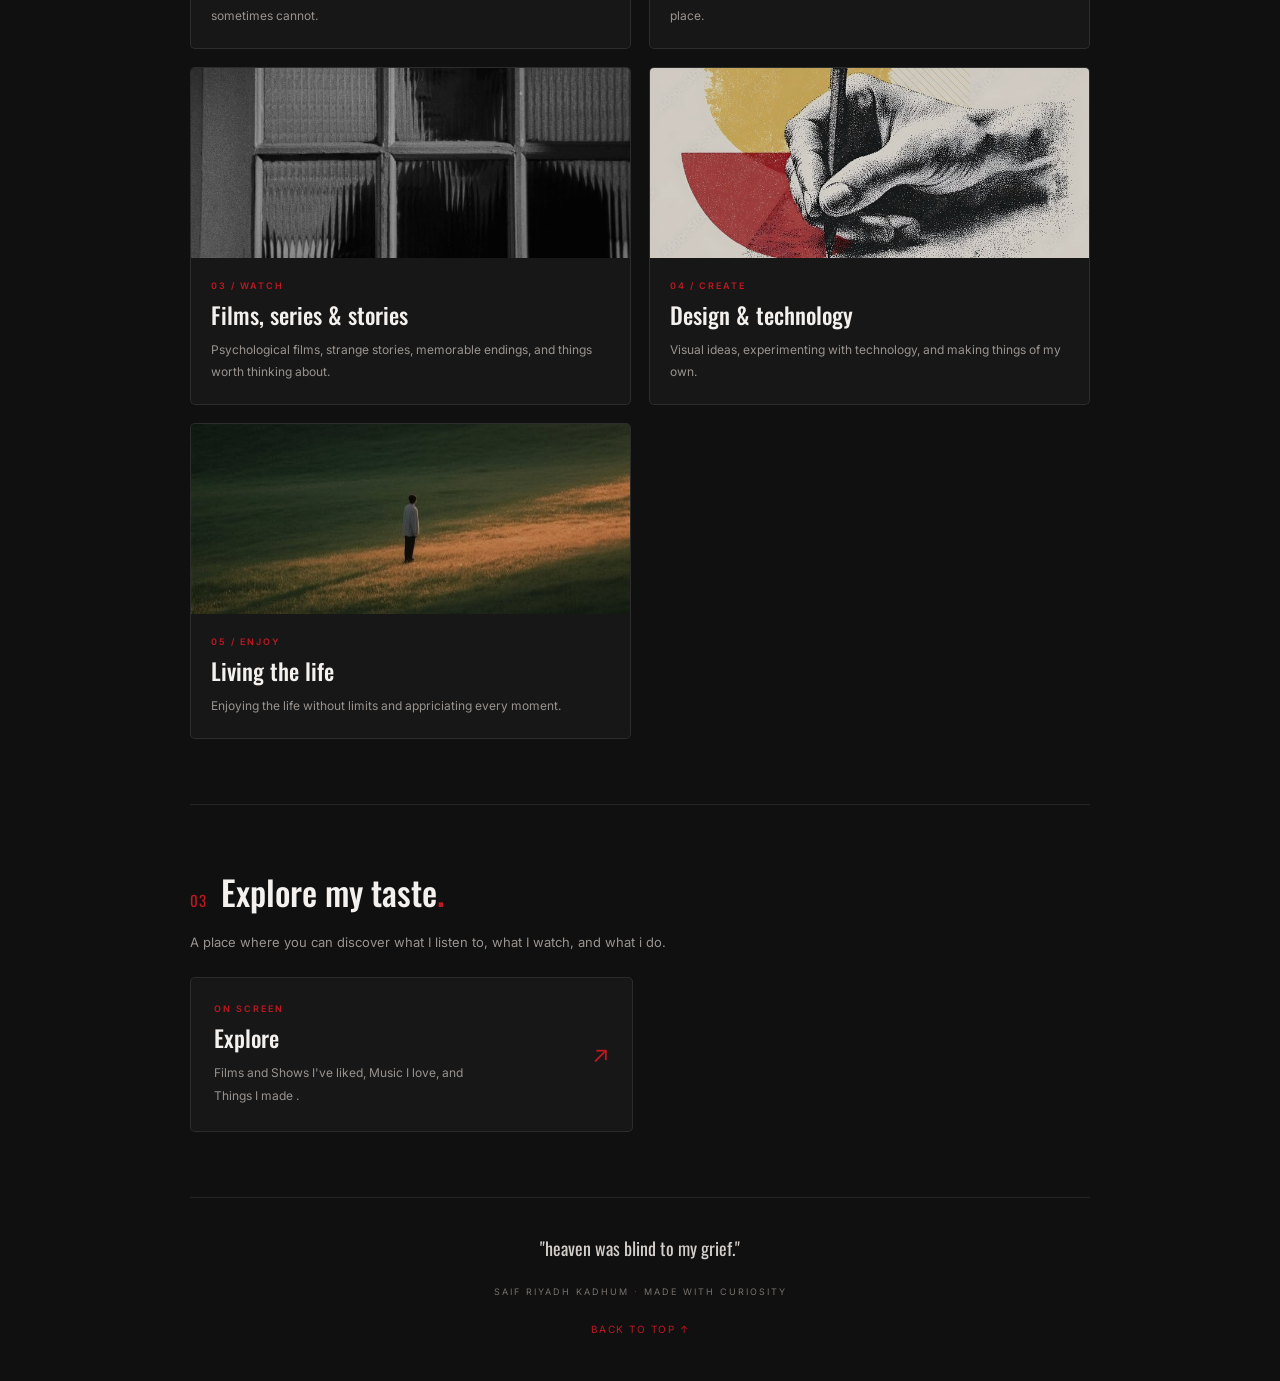
==== commit 6e5d1707: "Update index.html" ====
--- a/index.html
+++ b/index.html
@@ -267,7 +267,7 @@
     <footer class="footer">
 
       <p class="footer-quote">
-        "A lot to type, no words to describe."
+        "heaven was blind to my grief."
       </p>
 
       <p class="footer-small">
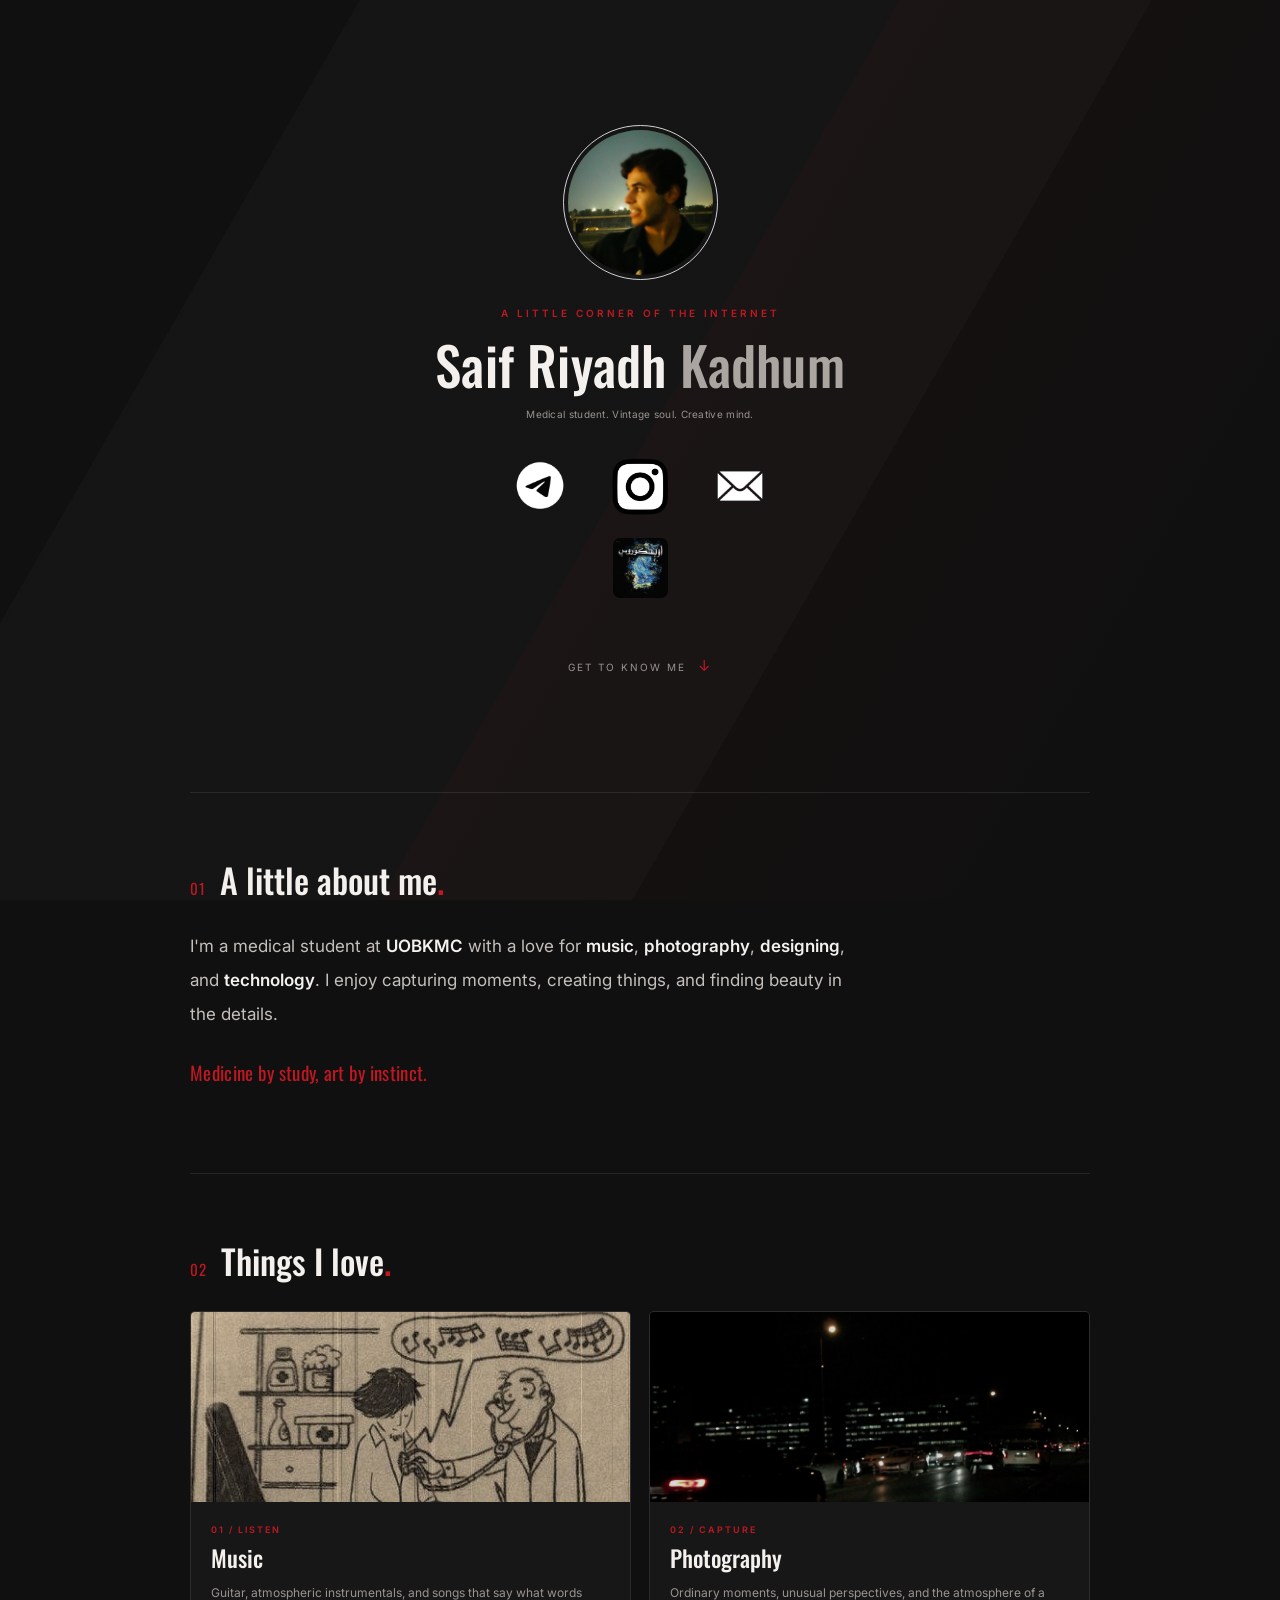
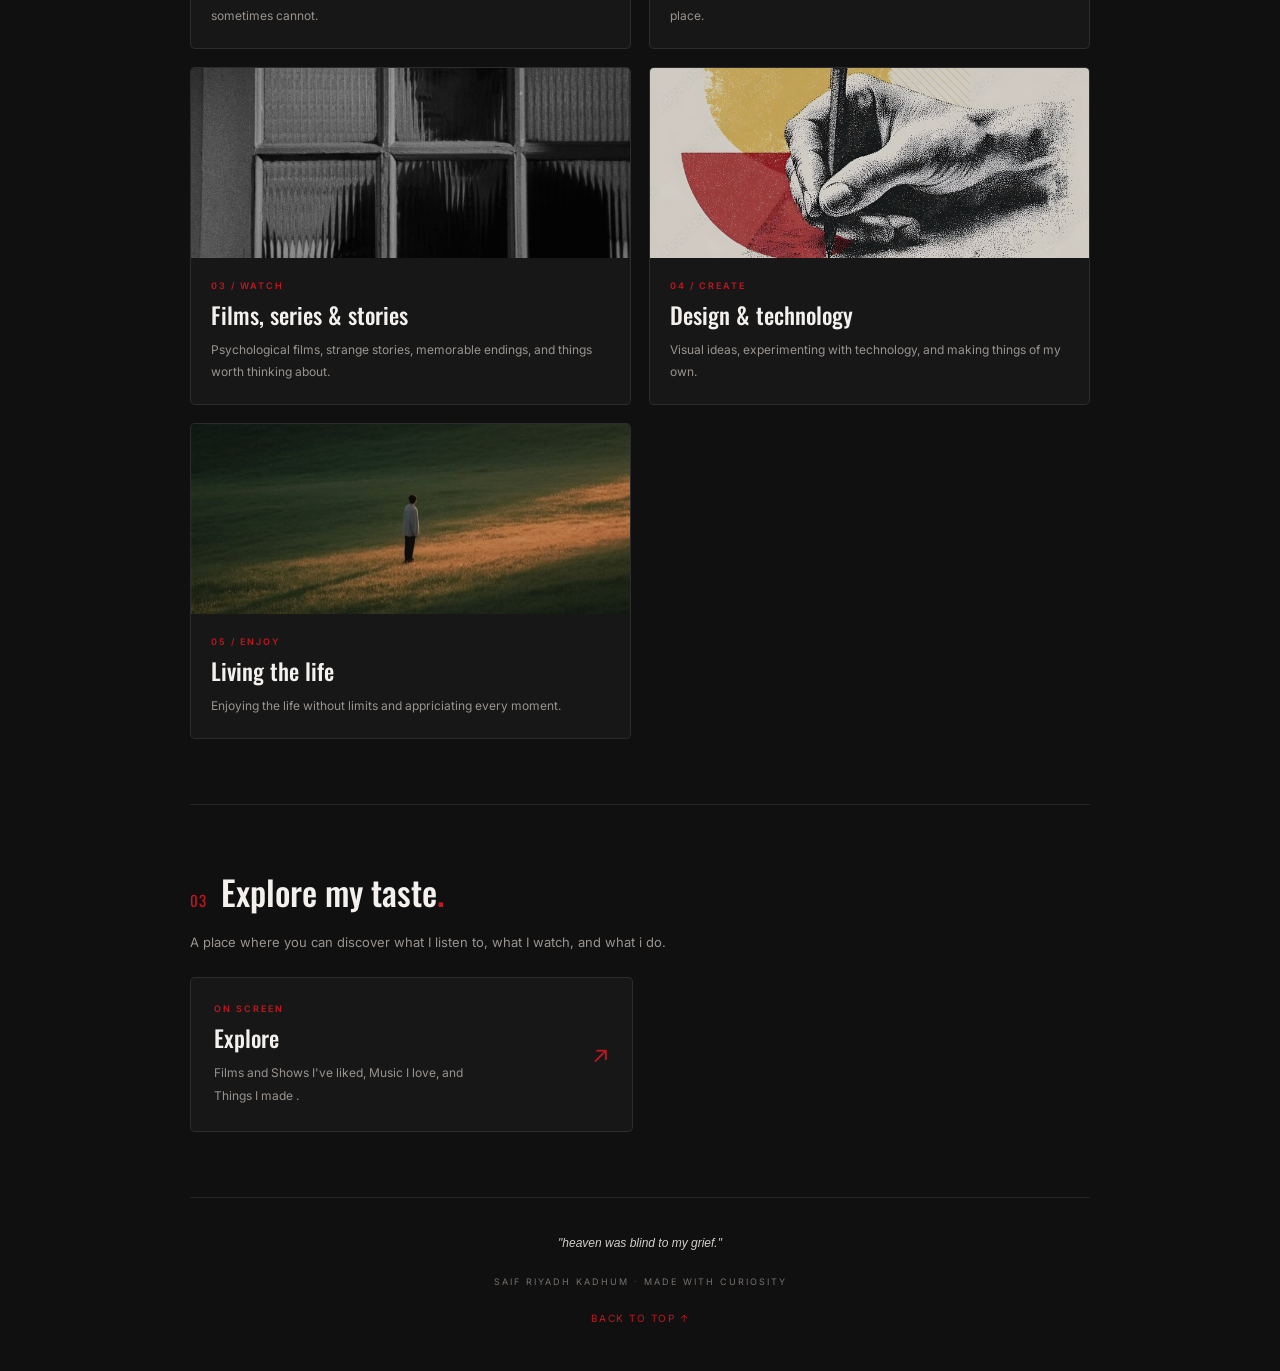
==== commit 4892af52: "Update index.html" ====
--- a/index.html
+++ b/index.html
@@ -57,7 +57,7 @@
           <img src="Pictures/telegram.png" alt="">
         </a>
 
-        <a href="https://instagram.com/its.saifriyadh"
+        <a href="https://instagram.com/saifriyadhh"
            target="_blank" rel="noopener noreferrer"
            aria-label="Instagram">
           <img src="Pictures/instagram.png" alt="">
--- a/styles.css
+++ b/styles.css
@@ -434,8 +434,9 @@
 
 .footer-quote {
   color: #d4ceca;
-  font-family: var(--display-font);
-  font-size: 18px;
+  font-family: var(--serif);
+  font-size: 12px;
+  font-style: italic;
   margin: 0 0 20px;
 }
 
@@ -602,4 +603,4 @@
     scroll-behavior: auto !important;
     transition-duration: 0.01ms !important;
   }
-}+}
